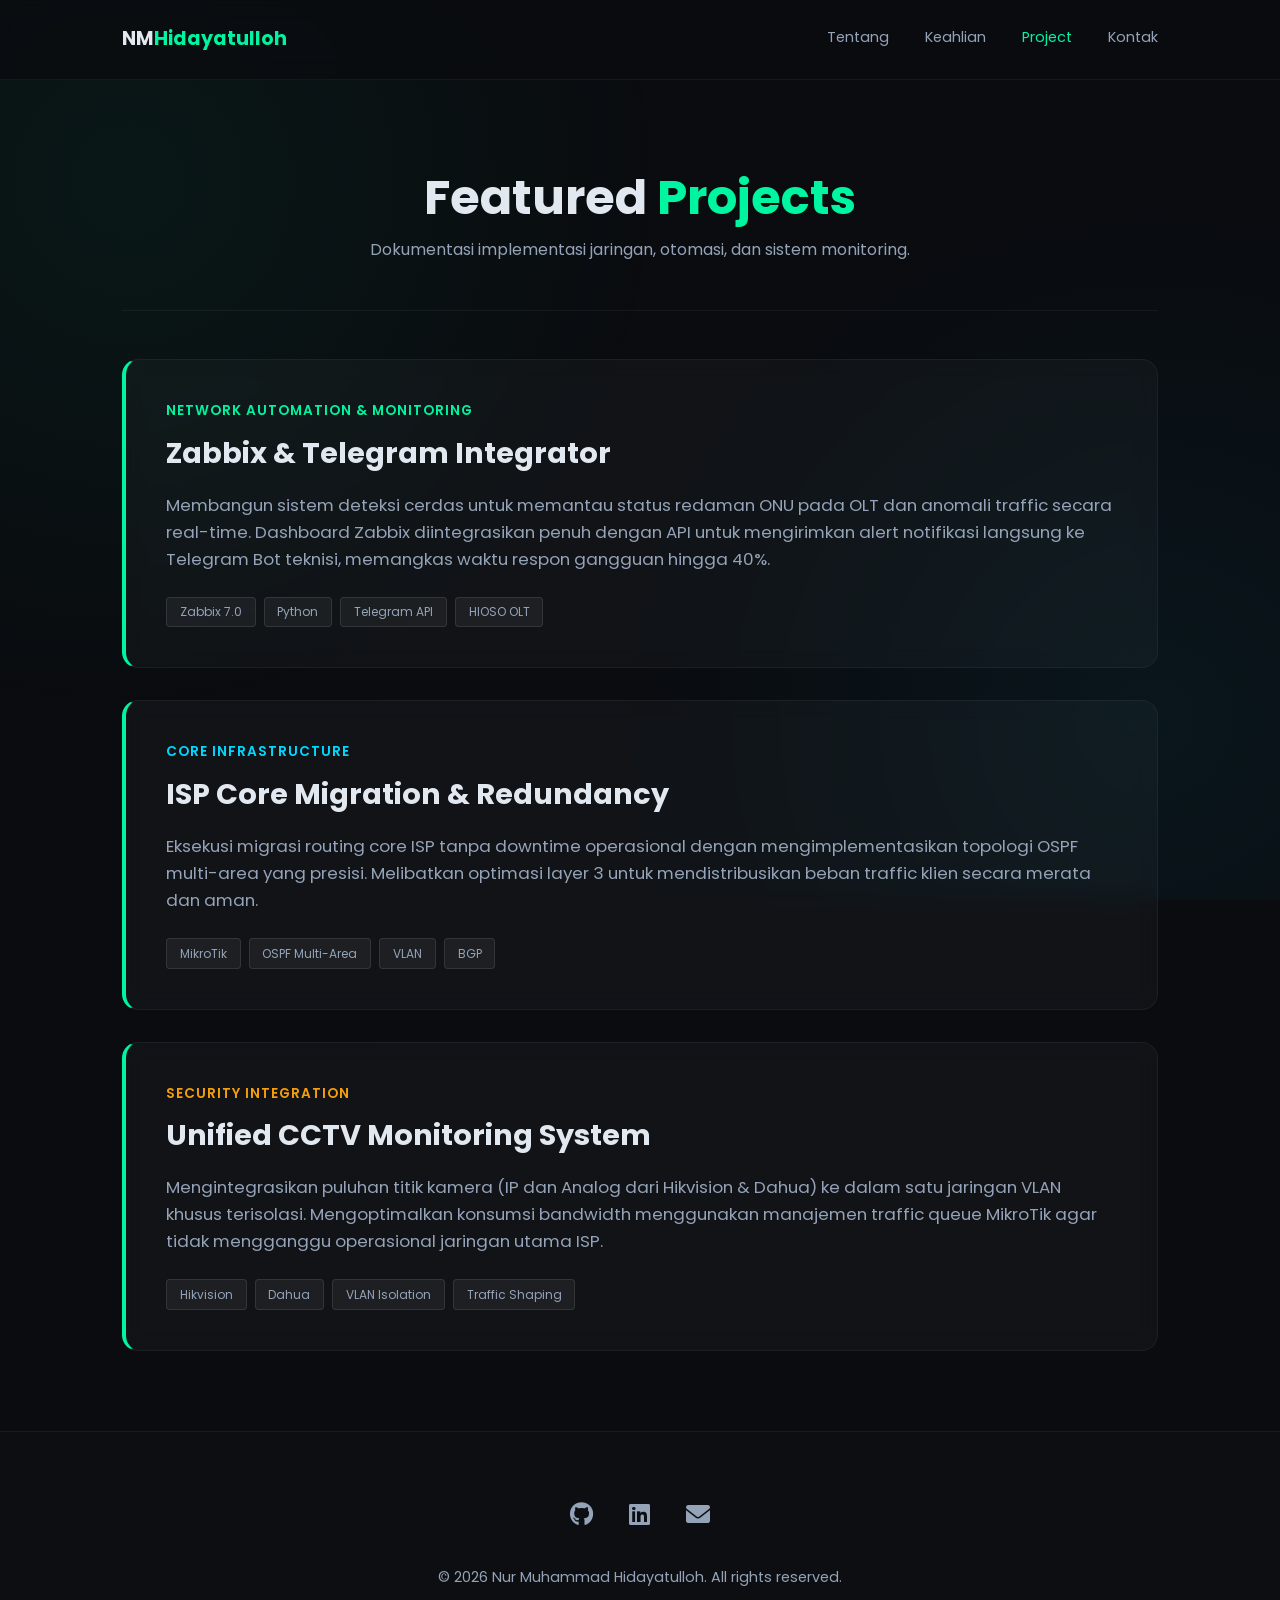
==== projects.html @ c7ab8425 "Create projects.html" ====
<!DOCTYPE html>
<html lang="id">
<head>
    <meta charset="UTF-8">
    <meta name="viewport" content="width=device-width, initial-scale=1.0">
    <title>Projects | Nur Muhammad Hidayatulloh</title>
    
    <link href="https://fonts.googleapis.com/css2?family=Poppins:wght@300;400;600;700&display=swap" rel="stylesheet">
    <link rel="stylesheet" href="https://cdnjs.cloudflare.com/ajax/libs/font-awesome/6.0.0/css/all.min.css">
    
    <style>
        :root {
            --bg-dark: #0a0c10;
            --card-bg: rgba(255, 255, 255, 0.03);
            --primary-neon: #00f5a0;
            --secondary-neon: #00d9ff;
            --text-main: #e2e8f0;
            --text-dim: #94a3b8;
        }

        * { margin: 0; padding: 0; box-sizing: border-box; }
        body { font-family: 'Poppins', sans-serif; background-color: var(--bg-dark); color: var(--text-main); line-height: 1.6; }
        .bg-glow { position: fixed; top: 0; left: 0; width: 100%; height: 100%; z-index: -1; background: radial-gradient(circle at 10% 20%, rgba(0, 245, 160, 0.05) 0%, transparent 40%), radial-gradient(circle at 90% 80%, rgba(0, 217, 255, 0.05) 0%, transparent 40%); }
        .container { max-width: 1100px; margin: 0 auto; padding: 0 2rem; }
        
        nav { padding: 1.5rem 0; display: flex; justify-content: space-between; align-items: center; background: rgba(10, 12, 16, 0.8); backdrop-filter: blur(10px); border-bottom: 1px solid rgba(255,255,255,0.05); }
        .logo { font-size: 1.2rem; font-weight: 700; color: var(--text-main); text-decoration: none; }
        .logo span { color: var(--primary-neon); }
        .nav-links a { color: var(--text-dim); text-decoration: none; margin-left: 2rem; font-size: 0.9rem; transition: 0.3s; }
        .nav-links a:hover, .nav-links a.active { color: var(--primary-neon); }

        .page-header { padding: 5rem 0 3rem; text-align: center; border-bottom: 1px solid rgba(255,255,255,0.05); margin-bottom: 3rem;}
        h1 { font-size: 3rem; font-weight: 700; }
        
        .project-list { display: flex; flex-direction: column; gap: 2rem; margin-bottom: 5rem; }
        .project-card { background: var(--card-bg); border: 1px solid rgba(255, 255, 255, 0.05); backdrop-filter: blur(10px); padding: 2.5rem; border-radius: 16px; transition: 0.3s ease; border-left: 4px solid var(--primary-neon); }
        .project-card:hover { border-color: rgba(0, 245, 160, 0.3); background: rgba(255, 255, 255, 0.05); }
        
        .project-category { color: var(--primary-neon); font-size: 0.85rem; font-weight: 600; text-transform: uppercase; letter-spacing: 1px; margin-bottom: 0.5rem; }
        .project-card h2 { font-size: 1.8rem; margin-bottom: 1rem; text-align: left; }
        .project-card p { color: var(--text-dim); margin-bottom: 1.5rem; font-size: 1.05rem; }
        
        .tags { display: flex; flex-wrap: wrap; gap: 0.5rem; }
        .tag { background: rgba(255, 255, 255, 0.05); padding: 0.3rem 0.8rem; border-radius: 4px; font-size: 0.75rem; color: var(--text-dim); border: 1px solid rgba(255, 255, 255, 0.1); }
        
        footer { padding: 4rem 0; border-top: 1px solid rgba(255, 255, 255, 0.05); text-align: center; background: rgba(255,255,255,0.01); }
        .socials { margin-bottom: 2rem; }
        .socials a { color: var(--text-dim); font-size: 1.5rem; margin: 0 1rem; transition: 0.3s; }
        .socials a:hover { color: var(--primary-neon); }
    </style>
</head>
<body>
    <div class="bg-glow"></div>

    <nav>
        <div class="container" style="display: flex; justify-content: space-between; width: 100%;">
            <a href="index.html" class="logo">NM<span>Hidayatulloh</span></a>
            <div class="nav-links">
                <a href="index.html#about">Tentang</a>
                <a href="index.html#skills">Keahlian</a>
                <a href="projects.html" class="active">Project</a>
                <a href="mailto:emailanda@gmail.com">Kontak</a>
            </div>
        </div>
    </nav>

    <main class="container">
        <div class="page-header">
            <h1>Featured <span style="color: var(--primary-neon);">Projects</span></h1>
            <p style="color: var(--text-dim);">Dokumentasi implementasi jaringan, otomasi, dan sistem monitoring.</p>
        </div>

        <div class="project-list">
            <div class="project-card">
                <div class="project-category">Network Automation & Monitoring</div>
                <h2>Zabbix & Telegram Integrator</h2>
                <p>Membangun sistem deteksi cerdas untuk memantau status redaman ONU pada OLT dan anomali traffic secara real-time. Dashboard Zabbix diintegrasikan penuh dengan API untuk mengirimkan alert notifikasi langsung ke Telegram Bot teknisi, memangkas waktu respon gangguan hingga 40%.</p>
                <div class="tags">
                    <span class="tag">Zabbix 7.0</span>
                    <span class="tag">Python</span>
                    <span class="tag">Telegram API</span>
                    <span class="tag">HIOSO OLT</span>
                </div>
            </div>

            <div class="project-card">
                <div class="project-category" style="color: var(--secondary-neon);">Core Infrastructure</div>
                <h2>ISP Core Migration & Redundancy</h2>
                <p>Eksekusi migrasi routing core ISP tanpa downtime operasional dengan mengimplementasikan topologi OSPF multi-area yang presisi. Melibatkan optimasi layer 3 untuk mendistribusikan beban traffic klien secara merata dan aman.</p>
                <div class="tags">
                    <span class="tag">MikroTik</span>
                    <span class="tag">OSPF Multi-Area</span>
                    <span class="tag">VLAN</span>
                    <span class="tag">BGP</span>
                </div>
            </div>

            <div class="project-card">
                <div class="project-category" style="color: #f59e0b;">Security Integration</div>
                <h2>Unified CCTV Monitoring System</h2>
                <p>Mengintegrasikan puluhan titik kamera (IP dan Analog dari Hikvision & Dahua) ke dalam satu jaringan VLAN khusus terisolasi. Mengoptimalkan konsumsi bandwidth menggunakan manajemen traffic queue MikroTik agar tidak mengganggu operasional jaringan utama ISP.</p>
                <div class="tags">
                    <span class="tag">Hikvision</span>
                    <span class="tag">Dahua</span>
                    <span class="tag">VLAN Isolation</span>
                    <span class="tag">Traffic Shaping</span>
                </div>
            </div>
        </div>
    </main>

    <footer>
        <div class="container">
            <div class="socials">
                <a href="https://github.com/NMHidayatulloh" target="_blank"><i class="fab fa-github"></i></a>
                <a href="https://linkedin.com/in/nmhidayatulloh" target="_blank"><i class="fab fa-linkedin"></i></a>
                <a href="mailto:emailanda@gmail.com"><i class="fas fa-envelope"></i></a>
            </div>
            <p style="color: var(--text-dim); font-size: 0.9rem;">
                &copy; 2026 Nur Muhammad Hidayatulloh. All rights reserved.
            </p>
        </div>
    </footer>
</body>
</html>
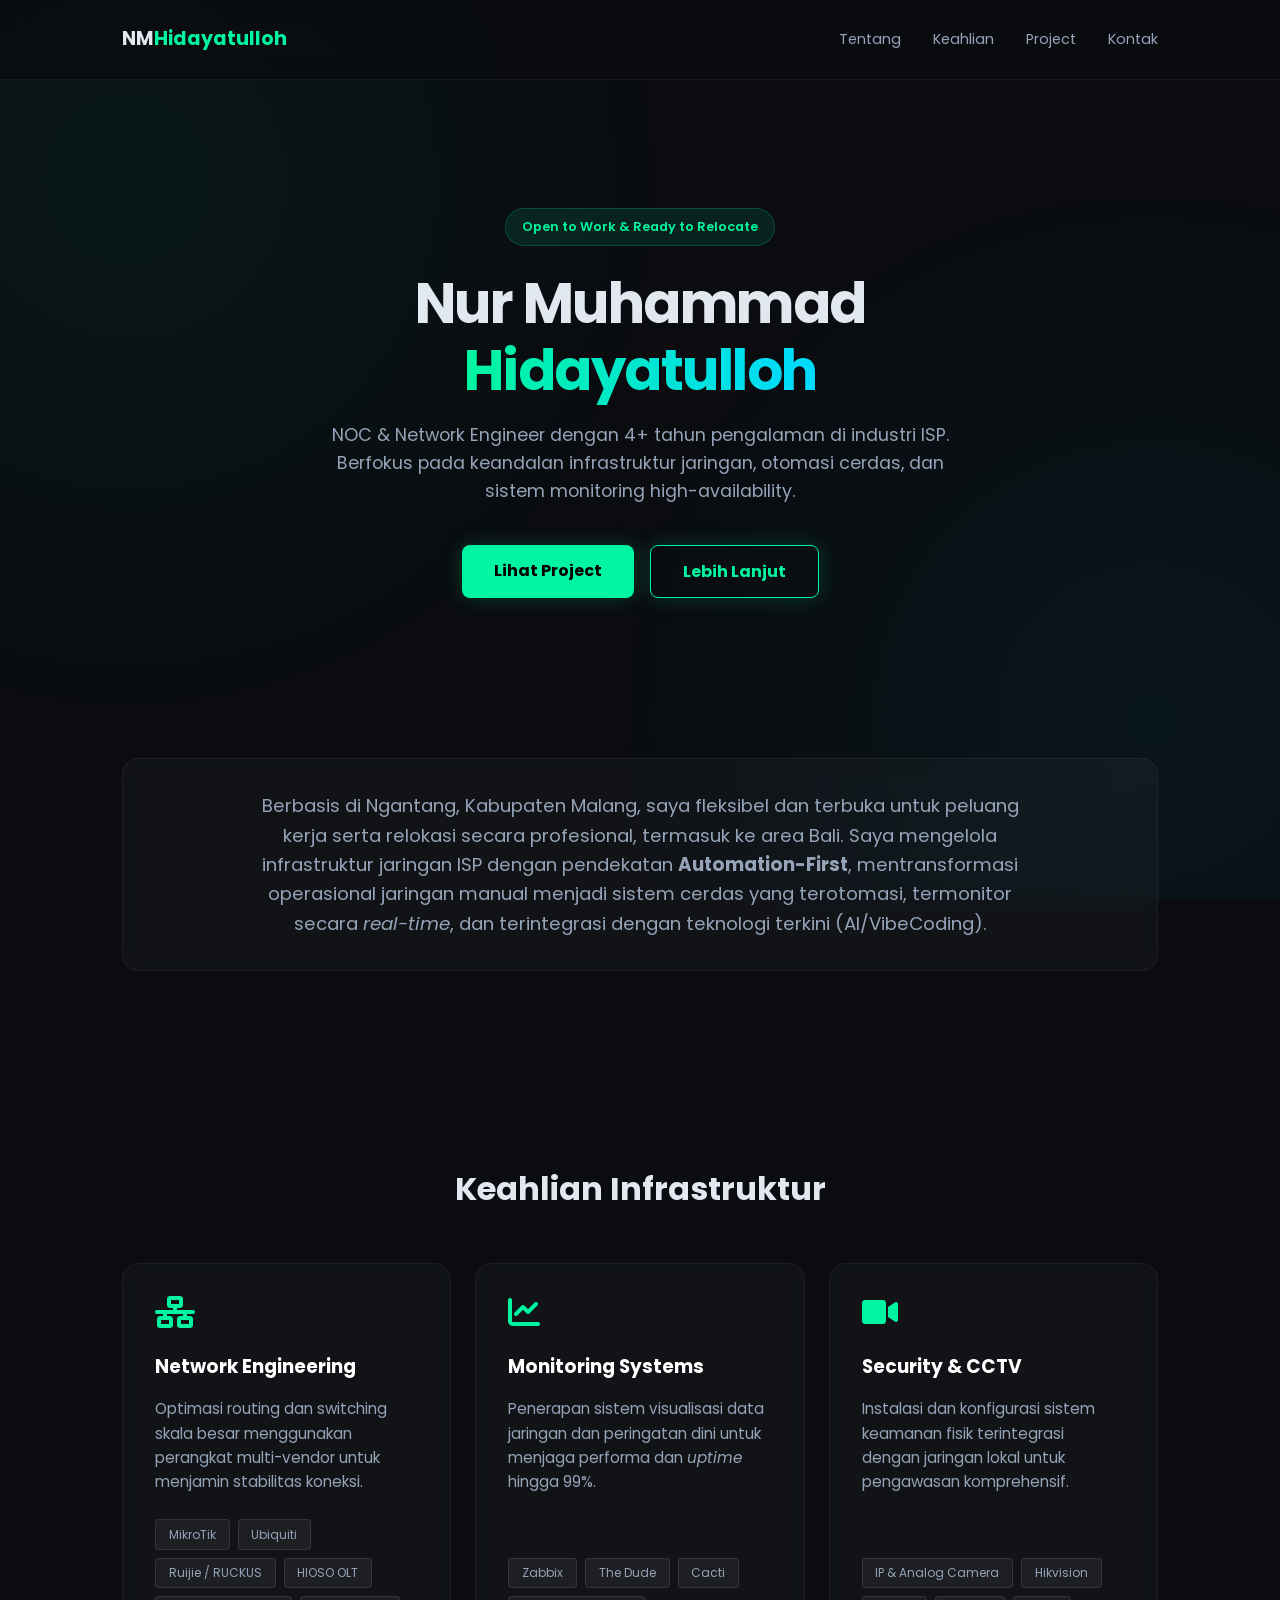
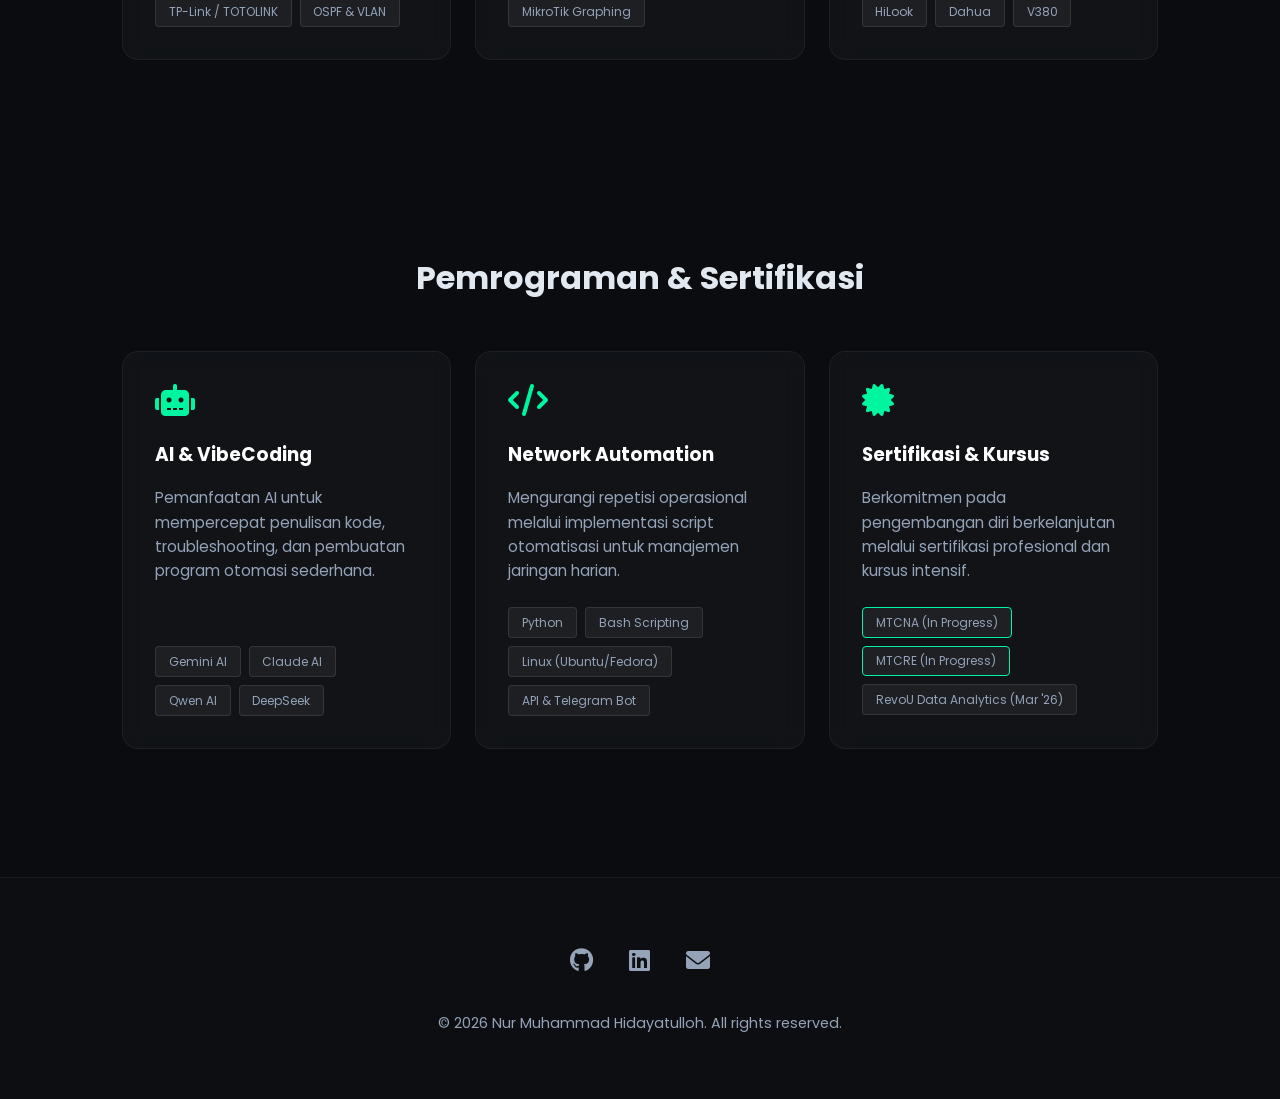
==== commit ed824327: "Update projects.html" ====
--- a/projects.html
+++ b/projects.html
@@ -3,110 +3,136 @@
 <head>
     <meta charset="UTF-8">
     <meta name="viewport" content="width=device-width, initial-scale=1.0">
-    <title>Projects | Nur Muhammad Hidayatulloh</title>
+    <title>Nur Muhammad Hidayatulloh | NOC & Network Engineer</title>
+    
+    <meta name="description" content="Portofolio Nur Muhammad Hidayatulloh, NOC & Network Engineer. Menampilkan project infrastruktur jaringan, MikroTik, Linux, dan Network Automation via Python & Bash. Temukan solusi IT efisien melalui implementasi Zabbix monitoring, The Dude, serta manajemen perangkat TP-Link, TOTOLINK, Tenda, Ubiquiti, Ruijie, HIOSO, hingga sistem CCTV IP & Analog.">
+    <meta name="keywords" content="NMHidayatulloh, Nur Muhammad Hidayatulloh, NOC, Network Engineer, MikroTik, Python, Zabbix, Network Automation, VibeCoding, AI, Indonesia">
     
     <link href="https://fonts.googleapis.com/css2?family=Poppins:wght@300;400;600;700&display=swap" rel="stylesheet">
     <link rel="stylesheet" href="https://cdnjs.cloudflare.com/ajax/libs/font-awesome/6.0.0/css/all.min.css">
-    
-    <style>
-        :root {
-            --bg-dark: #0a0c10;
-            --card-bg: rgba(255, 255, 255, 0.03);
-            --primary-neon: #00f5a0;
-            --secondary-neon: #00d9ff;
-            --text-main: #e2e8f0;
-            --text-dim: #94a3b8;
-        }
-
-        * { margin: 0; padding: 0; box-sizing: border-box; }
-        body { font-family: 'Poppins', sans-serif; background-color: var(--bg-dark); color: var(--text-main); line-height: 1.6; }
-        .bg-glow { position: fixed; top: 0; left: 0; width: 100%; height: 100%; z-index: -1; background: radial-gradient(circle at 10% 20%, rgba(0, 245, 160, 0.05) 0%, transparent 40%), radial-gradient(circle at 90% 80%, rgba(0, 217, 255, 0.05) 0%, transparent 40%); }
-        .container { max-width: 1100px; margin: 0 auto; padding: 0 2rem; }
-        
-        nav { padding: 1.5rem 0; display: flex; justify-content: space-between; align-items: center; background: rgba(10, 12, 16, 0.8); backdrop-filter: blur(10px); border-bottom: 1px solid rgba(255,255,255,0.05); }
-        .logo { font-size: 1.2rem; font-weight: 700; color: var(--text-main); text-decoration: none; }
-        .logo span { color: var(--primary-neon); }
-        .nav-links a { color: var(--text-dim); text-decoration: none; margin-left: 2rem; font-size: 0.9rem; transition: 0.3s; }
-        .nav-links a:hover, .nav-links a.active { color: var(--primary-neon); }
-
-        .page-header { padding: 5rem 0 3rem; text-align: center; border-bottom: 1px solid rgba(255,255,255,0.05); margin-bottom: 3rem;}
-        h1 { font-size: 3rem; font-weight: 700; }
-        
-        .project-list { display: flex; flex-direction: column; gap: 2rem; margin-bottom: 5rem; }
-        .project-card { background: var(--card-bg); border: 1px solid rgba(255, 255, 255, 0.05); backdrop-filter: blur(10px); padding: 2.5rem; border-radius: 16px; transition: 0.3s ease; border-left: 4px solid var(--primary-neon); }
-        .project-card:hover { border-color: rgba(0, 245, 160, 0.3); background: rgba(255, 255, 255, 0.05); }
-        
-        .project-category { color: var(--primary-neon); font-size: 0.85rem; font-weight: 600; text-transform: uppercase; letter-spacing: 1px; margin-bottom: 0.5rem; }
-        .project-card h2 { font-size: 1.8rem; margin-bottom: 1rem; text-align: left; }
-        .project-card p { color: var(--text-dim); margin-bottom: 1.5rem; font-size: 1.05rem; }
-        
-        .tags { display: flex; flex-wrap: wrap; gap: 0.5rem; }
-        .tag { background: rgba(255, 255, 255, 0.05); padding: 0.3rem 0.8rem; border-radius: 4px; font-size: 0.75rem; color: var(--text-dim); border: 1px solid rgba(255, 255, 255, 0.1); }
-        
-        footer { padding: 4rem 0; border-top: 1px solid rgba(255, 255, 255, 0.05); text-align: center; background: rgba(255,255,255,0.01); }
-        .socials { margin-bottom: 2rem; }
-        .socials a { color: var(--text-dim); font-size: 1.5rem; margin: 0 1rem; transition: 0.3s; }
-        .socials a:hover { color: var(--primary-neon); }
-    </style>
+    <link rel="stylesheet" href="style.css">
 </head>
 <body>
+
     <div class="bg-glow"></div>
 
     <nav>
-        <div class="container" style="display: flex; justify-content: space-between; width: 100%;">
+        <div class="container nav-container">
             <a href="index.html" class="logo">NM<span>Hidayatulloh</span></a>
-            <div class="nav-links">
-                <a href="index.html#about">Tentang</a>
-                <a href="index.html#skills">Keahlian</a>
-                <a href="projects.html" class="active">Project</a>
+            <button class="hamburger" id="hamburger">
+                <i class="fas fa-bars"></i>
+            </button>
+            <div class="nav-links" id="nav-links">
+                <a href="#about">Tentang</a>
+                <a href="#skills">Keahlian</a>
+                <a href="projects.html">Project</a>
                 <a href="mailto:emailanda@gmail.com">Kontak</a>
             </div>
         </div>
     </nav>
 
     <main class="container">
-        <div class="page-header">
-            <h1>Featured <span style="color: var(--primary-neon);">Projects</span></h1>
-            <p style="color: var(--text-dim);">Dokumentasi implementasi jaringan, otomasi, dan sistem monitoring.</p>
-        </div>
+        <section class="hero">
+            <div class="badge">Open to Work & Ready to Relocate</div>
+            <h1>Nur Muhammad <br><span class="gradient-text">Hidayatulloh</span></h1>
+            <p>NOC & Network Engineer dengan 4+ tahun pengalaman di industri ISP. Berfokus pada keandalan infrastruktur jaringan, otomasi cerdas, dan sistem monitoring high-availability.</p>
+            <div style="display: flex; gap: 1rem; flex-wrap: wrap; justify-content: center;">
+                <a href="projects.html" class="btn-primary">Lihat Project</a>
+                <a href="#about" class="btn-primary btn-outline">Lebih Lanjut</a>
+            </div>
+        </section>
 
-        <div class="project-list">
-            <div class="project-card">
-                <div class="project-category">Network Automation & Monitoring</div>
-                <h2>Zabbix & Telegram Integrator</h2>
-                <p>Membangun sistem deteksi cerdas untuk memantau status redaman ONU pada OLT dan anomali traffic secara real-time. Dashboard Zabbix diintegrasikan penuh dengan API untuk mengirimkan alert notifikasi langsung ke Telegram Bot teknisi, memangkas waktu respon gangguan hingga 40%.</p>
-                <div class="tags">
-                    <span class="tag">Zabbix 7.0</span>
-                    <span class="tag">Python</span>
-                    <span class="tag">Telegram API</span>
-                    <span class="tag">HIOSO OLT</span>
+        <section id="about">
+            <div class="glass-card" style="text-align: center;">
+                <p style="font-size: 1.15rem; max-width: 800px; margin: 0 auto;">
+                    Berbasis di Ngantang, Kabupaten Malang, saya fleksibel dan terbuka untuk peluang kerja serta relokasi secara profesional, termasuk ke area Bali. Saya mengelola infrastruktur jaringan ISP dengan pendekatan <strong>Automation-First</strong>, mentransformasi operasional jaringan manual menjadi sistem cerdas yang terotomasi, termonitor secara <em>real-time</em>, dan terintegrasi dengan teknologi terkini (AI/VibeCoding).
+                </p>
+            </div>
+        </section>
+
+        <section id="skills">
+            <h2>Keahlian Infrastruktur</h2>
+            <div class="skills-grid">
+                <div class="glass-card">
+                    <i class="fas fa-network-wired card-icon"></i>
+                    <h3>Network Engineering</h3>
+                    <p>Optimasi routing dan switching skala besar menggunakan perangkat multi-vendor untuk menjamin stabilitas koneksi.</p>
+                    <div class="tags">
+                        <span class="tag">MikroTik</span>
+                        <span class="tag">Ubiquiti</span>
+                        <span class="tag">Ruijie / RUCKUS</span>
+                        <span class="tag">HIOSO OLT</span>
+                        <span class="tag">TP-Link / TOTOLINK</span>
+                        <span class="tag">OSPF & VLAN</span>
+                    </div>
+                </div>
+
+                <div class="glass-card">
+                    <i class="fas fa-chart-line card-icon"></i>
+                    <h3>Monitoring Systems</h3>
+                    <p>Penerapan sistem visualisasi data jaringan dan peringatan dini untuk menjaga performa dan <em>uptime</em> hingga 99%.</p>
+                    <div class="tags">
+                        <span class="tag">Zabbix</span>
+                        <span class="tag">The Dude</span>
+                        <span class="tag">Cacti</span>
+                        <span class="tag">MikroTik Graphing</span>
+                    </div>
+                </div>
+
+                <div class="glass-card">
+                    <i class="fas fa-video card-icon"></i>
+                    <h3>Security & CCTV</h3>
+                    <p>Instalasi dan konfigurasi sistem keamanan fisik terintegrasi dengan jaringan lokal untuk pengawasan komprehensif.</p>
+                    <div class="tags">
+                        <span class="tag">IP & Analog Camera</span>
+                        <span class="tag">Hikvision</span>
+                        <span class="tag">HiLook</span>
+                        <span class="tag">Dahua</span>
+                        <span class="tag">V380</span>
+                    </div>
                 </div>
             </div>
+        </section>
 
-            <div class="project-card">
-                <div class="project-category" style="color: var(--secondary-neon);">Core Infrastructure</div>
-                <h2>ISP Core Migration & Redundancy</h2>
-                <p>Eksekusi migrasi routing core ISP tanpa downtime operasional dengan mengimplementasikan topologi OSPF multi-area yang presisi. Melibatkan optimasi layer 3 untuk mendistribusikan beban traffic klien secara merata dan aman.</p>
-                <div class="tags">
-                    <span class="tag">MikroTik</span>
-                    <span class="tag">OSPF Multi-Area</span>
-                    <span class="tag">VLAN</span>
-                    <span class="tag">BGP</span>
+        <section id="programming">
+            <h2>Pemrograman & Sertifikasi</h2>
+            <div class="skills-grid">
+                <div class="glass-card">
+                    <i class="fas fa-robot card-icon"></i>
+                    <h3>AI & VibeCoding</h3>
+                    <p>Pemanfaatan AI untuk mempercepat penulisan kode, troubleshooting, dan pembuatan program otomasi sederhana.</p>
+                    <div class="tags">
+                        <span class="tag">Gemini AI</span>
+                        <span class="tag">Claude AI</span>
+                        <span class="tag">Qwen AI</span>
+                        <span class="tag">DeepSeek</span>
+                    </div>
+                </div>
+                
+                <div class="glass-card">
+                    <i class="fas fa-code card-icon"></i>
+                    <h3>Network Automation</h3>
+                    <p>Mengurangi repetisi operasional melalui implementasi script otomatisasi untuk manajemen jaringan harian.</p>
+                    <div class="tags">
+                        <span class="tag">Python</span>
+                        <span class="tag">Bash Scripting</span>
+                        <span class="tag">Linux (Ubuntu/Fedora)</span>
+                        <span class="tag">API & Telegram Bot</span>
+                    </div>
+                </div>
+
+                <div class="glass-card">
+                    <i class="fas fa-certificate card-icon"></i>
+                    <h3>Sertifikasi & Kursus</h3>
+                    <p>Berkomitmen pada pengembangan diri berkelanjutan melalui sertifikasi profesional dan kursus intensif.</p>
+                    <div class="tags">
+                        <span class="tag" style="border-color: var(--primary-neon);">MTCNA (In Progress)</span>
+                        <span class="tag" style="border-color: var(--primary-neon);">MTCRE (In Progress)</span>
+                        <span class="tag">RevoU Data Analytics (Mar '26)</span>
+                    </div>
                 </div>
             </div>
-
-            <div class="project-card">
-                <div class="project-category" style="color: #f59e0b;">Security Integration</div>
-                <h2>Unified CCTV Monitoring System</h2>
-                <p>Mengintegrasikan puluhan titik kamera (IP dan Analog dari Hikvision & Dahua) ke dalam satu jaringan VLAN khusus terisolasi. Mengoptimalkan konsumsi bandwidth menggunakan manajemen traffic queue MikroTik agar tidak mengganggu operasional jaringan utama ISP.</p>
-                <div class="tags">
-                    <span class="tag">Hikvision</span>
-                    <span class="tag">Dahua</span>
-                    <span class="tag">VLAN Isolation</span>
-                    <span class="tag">Traffic Shaping</span>
-                </div>
-            </div>
-        </div>
+        </section>
     </main>
 
     <footer>
@@ -121,5 +147,14 @@
             </p>
         </div>
     </footer>
+
+    <script>
+        const hamburger = document.getElementById('hamburger');
+        const navLinks = document.getElementById('nav-links');
+
+        hamburger.addEventListener('click', () => {
+            navLinks.classList.toggle('active');
+        });
+    </script>
 </body>
 </html>
--- a/style.css
+++ b/style.css
@@ -0,0 +1,191 @@
+/* style.css */
+:root {
+    --bg-dark: #0a0c10;
+    --card-bg: rgba(255, 255, 255, 0.03);
+    --primary-neon: #00f5a0;
+    --secondary-neon: #00d9ff;
+    --text-main: #e2e8f0;
+    --text-dim: #94a3b8;
+}
+
+* {
+    margin: 0;
+    padding: 0;
+    box-sizing: border-box;
+    scroll-behavior: smooth;
+}
+
+body {
+    font-family: 'Poppins', sans-serif;
+    background-color: var(--bg-dark);
+    color: var(--text-main);
+    line-height: 1.6;
+    overflow-x: hidden;
+}
+
+.bg-glow {
+    position: fixed;
+    top: 0;
+    left: 0;
+    width: 100%;
+    height: 100%;
+    z-index: -1;
+    background: 
+        radial-gradient(circle at 10% 20%, rgba(0, 245, 160, 0.05) 0%, transparent 40%),
+        radial-gradient(circle at 90% 80%, rgba(0, 217, 255, 0.05) 0%, transparent 40%);
+}
+
+.container { max-width: 1100px; margin: 0 auto; padding: 0 2rem; }
+
+/* Navbar */
+nav {
+    padding: 1.5rem 0;
+    position: sticky;
+    top: 0;
+    background: rgba(10, 12, 16, 0.8);
+    backdrop-filter: blur(10px);
+    z-index: 100;
+    border-bottom: 1px solid rgba(255,255,255,0.05);
+}
+
+.nav-container { display: flex; justify-content: space-between; align-items: center; width: 100%; }
+
+.logo { font-size: 1.2rem; font-weight: 700; color: var(--text-main); text-decoration: none;}
+.logo span { color: var(--primary-neon); }
+
+.nav-links { display: flex; align-items: center; }
+.nav-links a {
+    color: var(--text-dim);
+    text-decoration: none;
+    margin-left: 2rem;
+    font-size: 0.9rem;
+    transition: 0.3s;
+}
+
+.nav-links a:hover, .nav-links a.active { color: var(--primary-neon); }
+
+/* Hamburger Menu */
+.hamburger {
+    display: none;
+    background: none;
+    border: none;
+    color: var(--text-main);
+    font-size: 1.5rem;
+    cursor: pointer;
+}
+
+/* Typography & Layout */
+.hero { padding: 8rem 0 4rem; display: flex; flex-direction: column; align-items: center; text-align: center; }
+.page-header { padding: 5rem 0 3rem; text-align: center; border-bottom: 1px solid rgba(255,255,255,0.05); margin-bottom: 3rem;}
+h1 { font-size: 3.5rem; font-weight: 700; margin-bottom: 1rem; letter-spacing: -1.5px; line-height: 1.2; }
+h2 { font-size: 2rem; margin-bottom: 3rem; text-align: center; }
+
+.gradient-text {
+    background: linear-gradient(90deg, var(--primary-neon), var(--secondary-neon));
+    -webkit-background-clip: text;
+    -webkit-text-fill-color: transparent;
+}
+
+.badge {
+    background: rgba(0, 245, 160, 0.1);
+    color: var(--primary-neon);
+    padding: 0.5rem 1rem;
+    border-radius: 50px;
+    font-size: 0.8rem;
+    font-weight: 600;
+    margin-bottom: 1.5rem;
+    border: 1px solid rgba(0, 245, 160, 0.2);
+}
+
+.hero p { max-width: 650px; color: var(--text-dim); font-size: 1.1rem; margin-bottom: 2.5rem; }
+
+/* Buttons */
+.btn-primary {
+    background: var(--primary-neon);
+    color: #000;
+    padding: 0.8rem 2rem;
+    border-radius: 8px;
+    text-decoration: none;
+    font-weight: 700;
+    transition: 0.3s;
+    box-shadow: 0 0 20px rgba(0, 245, 160, 0.2);
+    display: inline-block;
+}
+
+.btn-primary:hover { transform: translateY(-3px); box-shadow: 0 0 30px rgba(0, 245, 160, 0.4); }
+.btn-outline { background: transparent; color: var(--primary-neon); border: 1px solid var(--primary-neon); }
+
+/* Grid & Cards */
+section { padding: 6rem 0; }
+
+.skills-grid {
+    display: grid;
+    grid-template-columns: repeat(auto-fit, minmax(300px, 1fr));
+    gap: 1.5rem;
+}
+
+.glass-card {
+    background: var(--card-bg);
+    border: 1px solid rgba(255, 255, 255, 0.05);
+    backdrop-filter: blur(10px);
+    padding: 2rem;
+    border-radius: 16px;
+    transition: 0.3s ease;
+    display: flex;
+    flex-direction: column;
+}
+
+.glass-card:hover { border-color: rgba(0, 245, 160, 0.3); background: rgba(255, 255, 255, 0.05); transform: translateY(-5px); }
+
+.card-icon { font-size: 2rem; color: var(--primary-neon); margin-bottom: 1.5rem; }
+.glass-card h3 { margin-bottom: 1rem; color: #fff; }
+.glass-card p { color: var(--text-dim); font-size: 0.95rem; flex-grow: 1; }
+
+/* Tags */
+.tags { display: flex; flex-wrap: wrap; gap: 0.5rem; margin-top: 1.5rem; }
+.tag {
+    background: rgba(255, 255, 255, 0.05);
+    padding: 0.3rem 0.8rem;
+    border-radius: 4px;
+    font-size: 0.75rem;
+    color: var(--text-dim);
+    border: 1px solid rgba(255, 255, 255, 0.1);
+}
+
+/* Projects Page Specific */
+.project-list { display: flex; flex-direction: column; gap: 2rem; margin-bottom: 5rem; }
+.project-card { 
+    background: var(--card-bg); border: 1px solid rgba(255, 255, 255, 0.05); 
+    backdrop-filter: blur(10px); padding: 2.5rem; border-radius: 16px; 
+    transition: 0.3s ease; border-left: 4px solid var(--primary-neon); 
+}
+.project-card:hover { border-color: rgba(0, 245, 160, 0.3); background: rgba(255, 255, 255, 0.05); }
+.project-category { color: var(--primary-neon); font-size: 0.85rem; font-weight: 600; text-transform: uppercase; letter-spacing: 1px; margin-bottom: 0.5rem; }
+.project-card h2 { font-size: 1.8rem; margin-bottom: 1rem; text-align: left; }
+.project-card p { color: var(--text-dim); margin-bottom: 1.5rem; font-size: 1.05rem; }
+.project-img { width: 100%; max-height: 300px; object-fit: cover; border-radius: 8px; margin-bottom: 1.5rem; border: 1px solid rgba(255,255,255,0.1); }
+
+/* Footer */
+footer { padding: 4rem 0; border-top: 1px solid rgba(255, 255, 255, 0.05); text-align: center; background: rgba(255,255,255,0.01); margin-top: 2rem; }
+.socials { margin-bottom: 2rem; }
+.socials a { color: var(--text-dim); font-size: 1.5rem; margin: 0 1rem; transition: 0.3s; }
+.socials a:hover { color: var(--primary-neon); }
+
+/* Responsive Mobile Rules */
+@media (max-width: 768px) { 
+    h1 { font-size: 2.5rem; } 
+    .hamburger { display: block; }
+    .nav-links {
+        display: none;
+        flex-direction: column;
+        position: absolute;
+        top: 100%;
+        left: 0;
+        width: 100%;
+        background: rgba(10, 12, 16, 0.98);
+        padding: 1rem 0;
+        border-bottom: 1px solid rgba(255,255,255,0.1);
+    }
+    .nav-links.active { display: flex; }
+    .nav-links a { margin: 1rem 0; }
+}
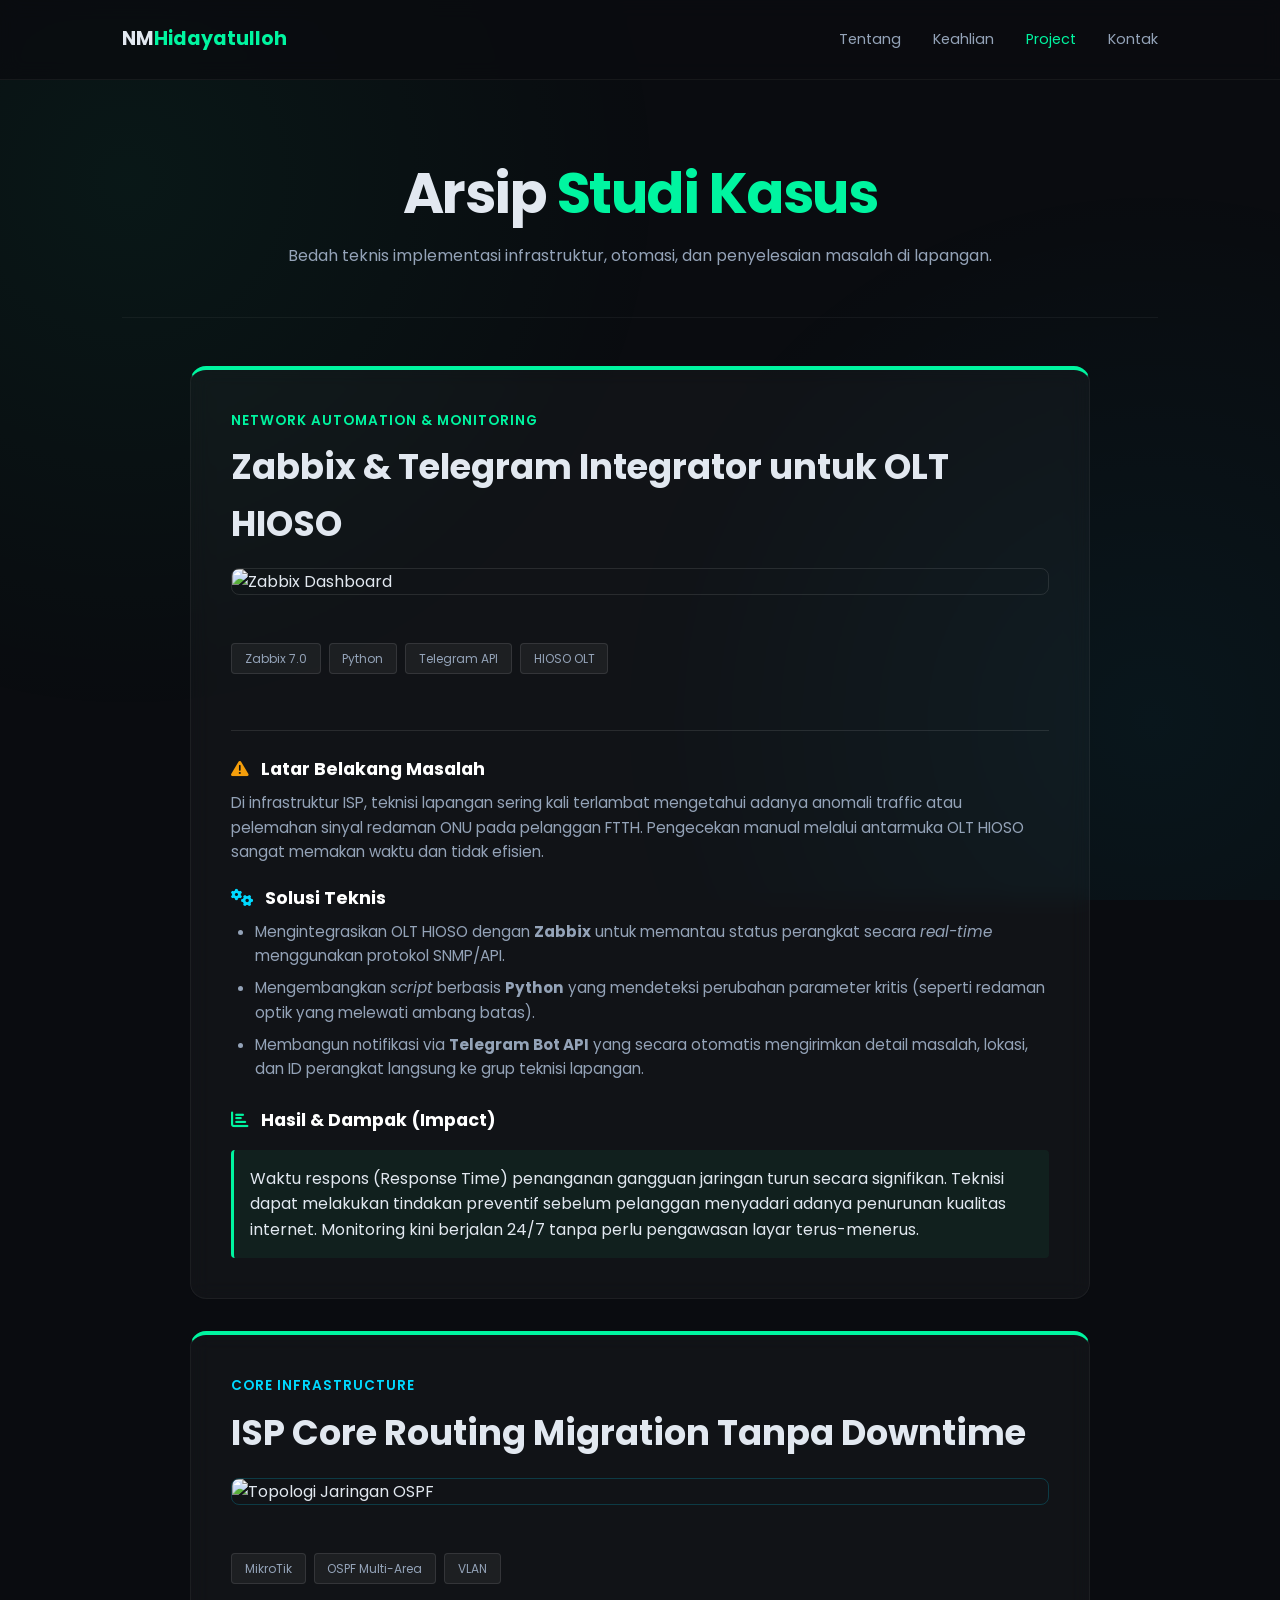
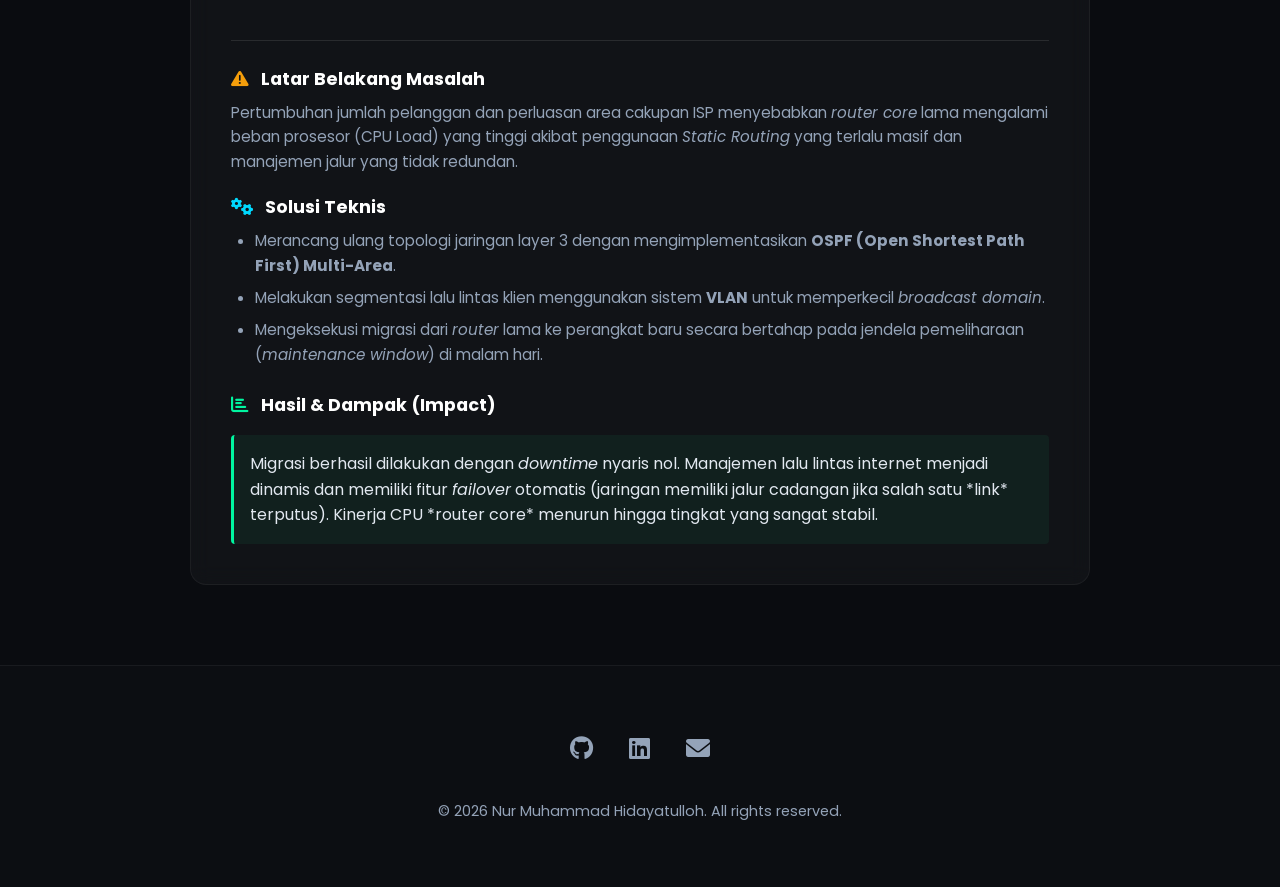
==== commit 4eb1dc46: "Update projects.html" ====
--- a/projects.html
+++ b/projects.html
@@ -3,17 +3,22 @@
 <head>
     <meta charset="UTF-8">
     <meta name="viewport" content="width=device-width, initial-scale=1.0">
-    <title>Nur Muhammad Hidayatulloh | NOC & Network Engineer</title>
-    
-    <meta name="description" content="Portofolio Nur Muhammad Hidayatulloh, NOC & Network Engineer. Menampilkan project infrastruktur jaringan, MikroTik, Linux, dan Network Automation via Python & Bash. Temukan solusi IT efisien melalui implementasi Zabbix monitoring, The Dude, serta manajemen perangkat TP-Link, TOTOLINK, Tenda, Ubiquiti, Ruijie, HIOSO, hingga sistem CCTV IP & Analog.">
-    <meta name="keywords" content="NMHidayatulloh, Nur Muhammad Hidayatulloh, NOC, Network Engineer, MikroTik, Python, Zabbix, Network Automation, VibeCoding, AI, Indonesia">
+    <title>Studi Kasus & Project | Nur Muhammad Hidayatulloh</title>
     
     <link href="https://fonts.googleapis.com/css2?family=Poppins:wght@300;400;600;700&display=swap" rel="stylesheet">
     <link rel="stylesheet" href="https://cdnjs.cloudflare.com/ajax/libs/font-awesome/6.0.0/css/all.min.css">
     <link rel="stylesheet" href="style.css">
+    
+    <style>
+        .case-study { margin-top: 1.5rem; border-top: 1px solid rgba(255,255,255,0.1); padding-top: 1.5rem; }
+        .case-study h4 { color: #fff; margin-bottom: 0.5rem; font-size: 1.1rem; }
+        .case-study p { margin-bottom: 1.2rem; font-size: 0.95rem; }
+        .case-study ul { margin-bottom: 1.5rem; padding-left: 1.5rem; color: var(--text-dim); font-size: 0.95rem; }
+        .case-study li { margin-bottom: 0.5rem; }
+        .highlight-box { background: rgba(0, 245, 160, 0.05); border-left: 3px solid var(--primary-neon); padding: 1rem; border-radius: 4px; margin-top: 1rem;}
+    </style>
 </head>
 <body>
-
     <div class="bg-glow"></div>
 
     <nav>
@@ -23,116 +28,84 @@
                 <i class="fas fa-bars"></i>
             </button>
             <div class="nav-links" id="nav-links">
-                <a href="#about">Tentang</a>
-                <a href="#skills">Keahlian</a>
-                <a href="projects.html">Project</a>
+                <a href="index.html#about">Tentang</a>
+                <a href="index.html#skills">Keahlian</a>
+                <a href="projects.html" class="active">Project</a>
                 <a href="mailto:emailanda@gmail.com">Kontak</a>
             </div>
         </div>
     </nav>
 
     <main class="container">
-        <section class="hero">
-            <div class="badge">Open to Work & Ready to Relocate</div>
-            <h1>Nur Muhammad <br><span class="gradient-text">Hidayatulloh</span></h1>
-            <p>NOC & Network Engineer dengan 4+ tahun pengalaman di industri ISP. Berfokus pada keandalan infrastruktur jaringan, otomasi cerdas, dan sistem monitoring high-availability.</p>
-            <div style="display: flex; gap: 1rem; flex-wrap: wrap; justify-content: center;">
-                <a href="projects.html" class="btn-primary">Lihat Project</a>
-                <a href="#about" class="btn-primary btn-outline">Lebih Lanjut</a>
-            </div>
-        </section>
+        <div class="page-header">
+            <h1>Arsip <span style="color: var(--primary-neon);">Studi Kasus</span></h1>
+            <p style="color: var(--text-dim);">Bedah teknis implementasi infrastruktur, otomasi, dan penyelesaian masalah di lapangan.</p>
+        </div>
 
-        <section id="about">
-            <div class="glass-card" style="text-align: center;">
-                <p style="font-size: 1.15rem; max-width: 800px; margin: 0 auto;">
-                    Berbasis di Ngantang, Kabupaten Malang, saya fleksibel dan terbuka untuk peluang kerja serta relokasi secara profesional, termasuk ke area Bali. Saya mengelola infrastruktur jaringan ISP dengan pendekatan <strong>Automation-First</strong>, mentransformasi operasional jaringan manual menjadi sistem cerdas yang terotomasi, termonitor secara <em>real-time</em>, dan terintegrasi dengan teknologi terkini (AI/VibeCoding).
-                </p>
-            </div>
-        </section>
-
-        <section id="skills">
-            <h2>Keahlian Infrastruktur</h2>
-            <div class="skills-grid">
-                <div class="glass-card">
-                    <i class="fas fa-network-wired card-icon"></i>
-                    <h3>Network Engineering</h3>
-                    <p>Optimasi routing dan switching skala besar menggunakan perangkat multi-vendor untuk menjamin stabilitas koneksi.</p>
-                    <div class="tags">
-                        <span class="tag">MikroTik</span>
-                        <span class="tag">Ubiquiti</span>
-                        <span class="tag">Ruijie / RUCKUS</span>
-                        <span class="tag">HIOSO OLT</span>
-                        <span class="tag">TP-Link / TOTOLINK</span>
-                        <span class="tag">OSPF & VLAN</span>
-                    </div>
+        <div class="project-list" style="grid-template-columns: 1fr; max-width: 900px; margin: 0 auto 5rem;">
+            
+            <div class="project-card">
+                <div class="project-category">Network Automation & Monitoring</div>
+                <h2 style="font-size: 2.2rem;">Zabbix & Telegram Integrator untuk OLT HIOSO</h2>
+                
+                <img src="https://via.placeholder.com/1000x400/0f172a/00f5a0?text=Masukkan+Screenshot+Dashboard+Zabbix+Di+Sini" alt="Zabbix Dashboard" class="project-img">
+                
+                <div class="tags" style="margin-bottom: 2rem;">
+                    <span class="tag">Zabbix 7.0</span>
+                    <span class="tag">Python</span>
+                    <span class="tag">Telegram API</span>
+                    <span class="tag">HIOSO OLT</span>
                 </div>
 
-                <div class="glass-card">
-                    <i class="fas fa-chart-line card-icon"></i>
-                    <h3>Monitoring Systems</h3>
-                    <p>Penerapan sistem visualisasi data jaringan dan peringatan dini untuk menjaga performa dan <em>uptime</em> hingga 99%.</p>
-                    <div class="tags">
-                        <span class="tag">Zabbix</span>
-                        <span class="tag">The Dude</span>
-                        <span class="tag">Cacti</span>
-                        <span class="tag">MikroTik Graphing</span>
-                    </div>
-                </div>
+                <div class="case-study">
+                    <h4><i class="fas fa-exclamation-triangle" style="color: #f59e0b; margin-right: 8px;"></i> Latar Belakang Masalah</h4>
+                    <p>Di infrastruktur ISP, teknisi lapangan sering kali terlambat mengetahui adanya anomali traffic atau pelemahan sinyal redaman ONU pada pelanggan FTTH. Pengecekan manual melalui antarmuka OLT HIOSO sangat memakan waktu dan tidak efisien.</p>
 
-                <div class="glass-card">
-                    <i class="fas fa-video card-icon"></i>
-                    <h3>Security & CCTV</h3>
-                    <p>Instalasi dan konfigurasi sistem keamanan fisik terintegrasi dengan jaringan lokal untuk pengawasan komprehensif.</p>
-                    <div class="tags">
-                        <span class="tag">IP & Analog Camera</span>
-                        <span class="tag">Hikvision</span>
-                        <span class="tag">HiLook</span>
-                        <span class="tag">Dahua</span>
-                        <span class="tag">V380</span>
+                    <h4><i class="fas fa-cogs" style="color: var(--secondary-neon); margin-right: 8px;"></i> Solusi Teknis</h4>
+                    <ul>
+                        <li>Mengintegrasikan OLT HIOSO dengan <strong>Zabbix</strong> untuk memantau status perangkat secara <em>real-time</em> menggunakan protokol SNMP/API.</li>
+                        <li>Mengembangkan <em>script</em> berbasis <strong>Python</strong> yang mendeteksi perubahan parameter kritis (seperti redaman optik yang melewati ambang batas).</li>
+                        <li>Membangun notifikasi via <strong>Telegram Bot API</strong> yang secara otomatis mengirimkan detail masalah, lokasi, dan ID perangkat langsung ke grup teknisi lapangan.</li>
+                    </ul>
+
+                    <h4><i class="fas fa-chart-bar" style="color: var(--primary-neon); margin-right: 8px;"></i> Hasil & Dampak (Impact)</h4>
+                    <div class="highlight-box">
+                        Waktu respons (Response Time) penanganan gangguan jaringan turun secara signifikan. Teknisi dapat melakukan tindakan preventif sebelum pelanggan menyadari adanya penurunan kualitas internet. Monitoring kini berjalan 24/7 tanpa perlu pengawasan layar terus-menerus.
                     </div>
                 </div>
             </div>
-        </section>
 
-        <section id="programming">
-            <h2>Pemrograman & Sertifikasi</h2>
-            <div class="skills-grid">
-                <div class="glass-card">
-                    <i class="fas fa-robot card-icon"></i>
-                    <h3>AI & VibeCoding</h3>
-                    <p>Pemanfaatan AI untuk mempercepat penulisan kode, troubleshooting, dan pembuatan program otomasi sederhana.</p>
-                    <div class="tags">
-                        <span class="tag">Gemini AI</span>
-                        <span class="tag">Claude AI</span>
-                        <span class="tag">Qwen AI</span>
-                        <span class="tag">DeepSeek</span>
-                    </div>
-                </div>
+            <div class="project-card">
+                <div class="project-category" style="color: var(--secondary-neon);">Core Infrastructure</div>
+                <h2 style="font-size: 2.2rem;">ISP Core Routing Migration Tanpa Downtime</h2>
                 
-                <div class="glass-card">
-                    <i class="fas fa-code card-icon"></i>
-                    <h3>Network Automation</h3>
-                    <p>Mengurangi repetisi operasional melalui implementasi script otomatisasi untuk manajemen jaringan harian.</p>
-                    <div class="tags">
-                        <span class="tag">Python</span>
-                        <span class="tag">Bash Scripting</span>
-                        <span class="tag">Linux (Ubuntu/Fedora)</span>
-                        <span class="tag">API & Telegram Bot</span>
-                    </div>
+                <img src="https://via.placeholder.com/1000x400/0f172a/00d9ff?text=Masukkan+Gambar+Topologi+Jaringan+Di+Sini" alt="Topologi Jaringan OSPF" class="project-img" style="border-color: rgba(0, 217, 255, 0.2);">
+                
+                <div class="tags" style="margin-bottom: 2rem;">
+                    <span class="tag">MikroTik</span>
+                    <span class="tag">OSPF Multi-Area</span>
+                    <span class="tag">VLAN</span>
                 </div>
 
-                <div class="glass-card">
-                    <i class="fas fa-certificate card-icon"></i>
-                    <h3>Sertifikasi & Kursus</h3>
-                    <p>Berkomitmen pada pengembangan diri berkelanjutan melalui sertifikasi profesional dan kursus intensif.</p>
-                    <div class="tags">
-                        <span class="tag" style="border-color: var(--primary-neon);">MTCNA (In Progress)</span>
-                        <span class="tag" style="border-color: var(--primary-neon);">MTCRE (In Progress)</span>
-                        <span class="tag">RevoU Data Analytics (Mar '26)</span>
+                <div class="case-study">
+                    <h4><i class="fas fa-exclamation-triangle" style="color: #f59e0b; margin-right: 8px;"></i> Latar Belakang Masalah</h4>
+                    <p>Pertumbuhan jumlah pelanggan dan perluasan area cakupan ISP menyebabkan <em>router core</em> lama mengalami beban prosesor (CPU Load) yang tinggi akibat penggunaan <em>Static Routing</em> yang terlalu masif dan manajemen jalur yang tidak redundan.</p>
+
+                    <h4><i class="fas fa-cogs" style="color: var(--secondary-neon); margin-right: 8px;"></i> Solusi Teknis</h4>
+                    <ul>
+                        <li>Merancang ulang topologi jaringan layer 3 dengan mengimplementasikan <strong>OSPF (Open Shortest Path First) Multi-Area</strong>.</li>
+                        <li>Melakukan segmentasi lalu lintas klien menggunakan sistem <strong>VLAN</strong> untuk memperkecil <em>broadcast domain</em>.</li>
+                        <li>Mengeksekusi migrasi dari <em>router</em> lama ke perangkat baru secara bertahap pada jendela pemeliharaan (<em>maintenance window</em>) di malam hari.</li>
+                    </ul>
+
+                    <h4><i class="fas fa-chart-bar" style="color: var(--primary-neon); margin-right: 8px;"></i> Hasil & Dampak (Impact)</h4>
+                    <div class="highlight-box">
+                        Migrasi berhasil dilakukan dengan <em>downtime</em> nyaris nol. Manajemen lalu lintas internet menjadi dinamis dan memiliki fitur <em>failover</em> otomatis (jaringan memiliki jalur cadangan jika salah satu *link* terputus). Kinerja CPU *router core* menurun hingga tingkat yang sangat stabil.
                     </div>
                 </div>
             </div>
-        </section>
+
+        </div>
     </main>
 
     <footer>
--- a/style.css
+++ b/style.css
@@ -189,3 +189,22 @@
     .nav-links.active { display: flex; }
     .nav-links a { margin: 1rem 0; }
 }
+
+/* Projects Page Specific */
+.project-list { 
+    display: grid; 
+    grid-template-columns: repeat(auto-fit, minmax(450px, 1fr)); 
+    gap: 2rem; 
+    margin-bottom: 5rem; 
+}
+.project-card { 
+    background: var(--card-bg); border: 1px solid rgba(255, 255, 255, 0.05); 
+    backdrop-filter: blur(10px); padding: 2.5rem; border-radius: 16px; 
+    transition: 0.3s ease; border-top: 4px solid var(--primary-neon); 
+    display: flex; flex-direction: column;
+}
+.project-card:hover { border-color: rgba(0, 245, 160, 0.3); background: rgba(255, 255, 255, 0.05); transform: translateY(-5px); }
+.project-category { color: var(--primary-neon); font-size: 0.85rem; font-weight: 600; text-transform: uppercase; letter-spacing: 1px; margin-bottom: 0.5rem; }
+.project-card h2 { font-size: 1.8rem; margin-bottom: 1rem; text-align: left; }
+.project-card p { color: var(--text-dim); margin-bottom: 1.5rem; font-size: 1.05rem; flex-grow: 1; }
+.project-img { width: 100%; max-height: 250px; object-fit: cover; border-radius: 8px; margin-bottom: 1.5rem; border: 1px solid rgba(255,255,255,0.1); }
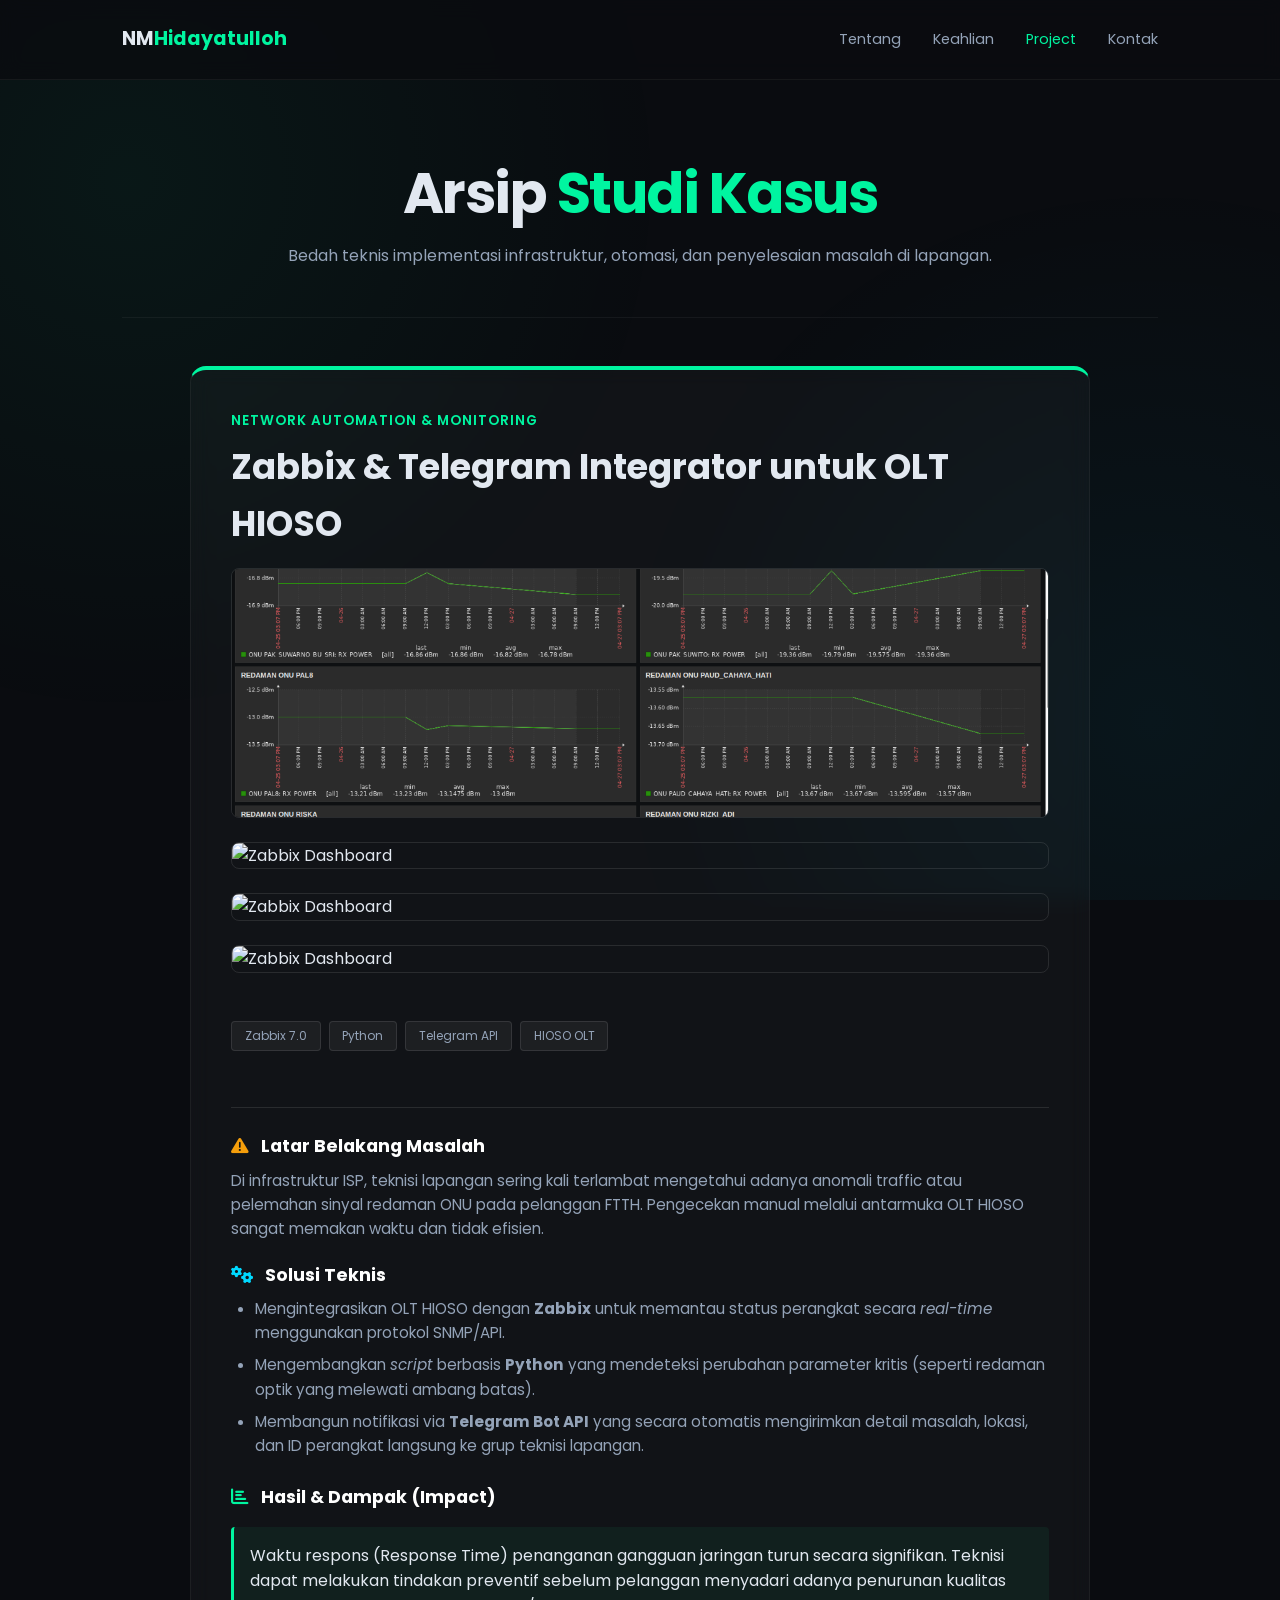
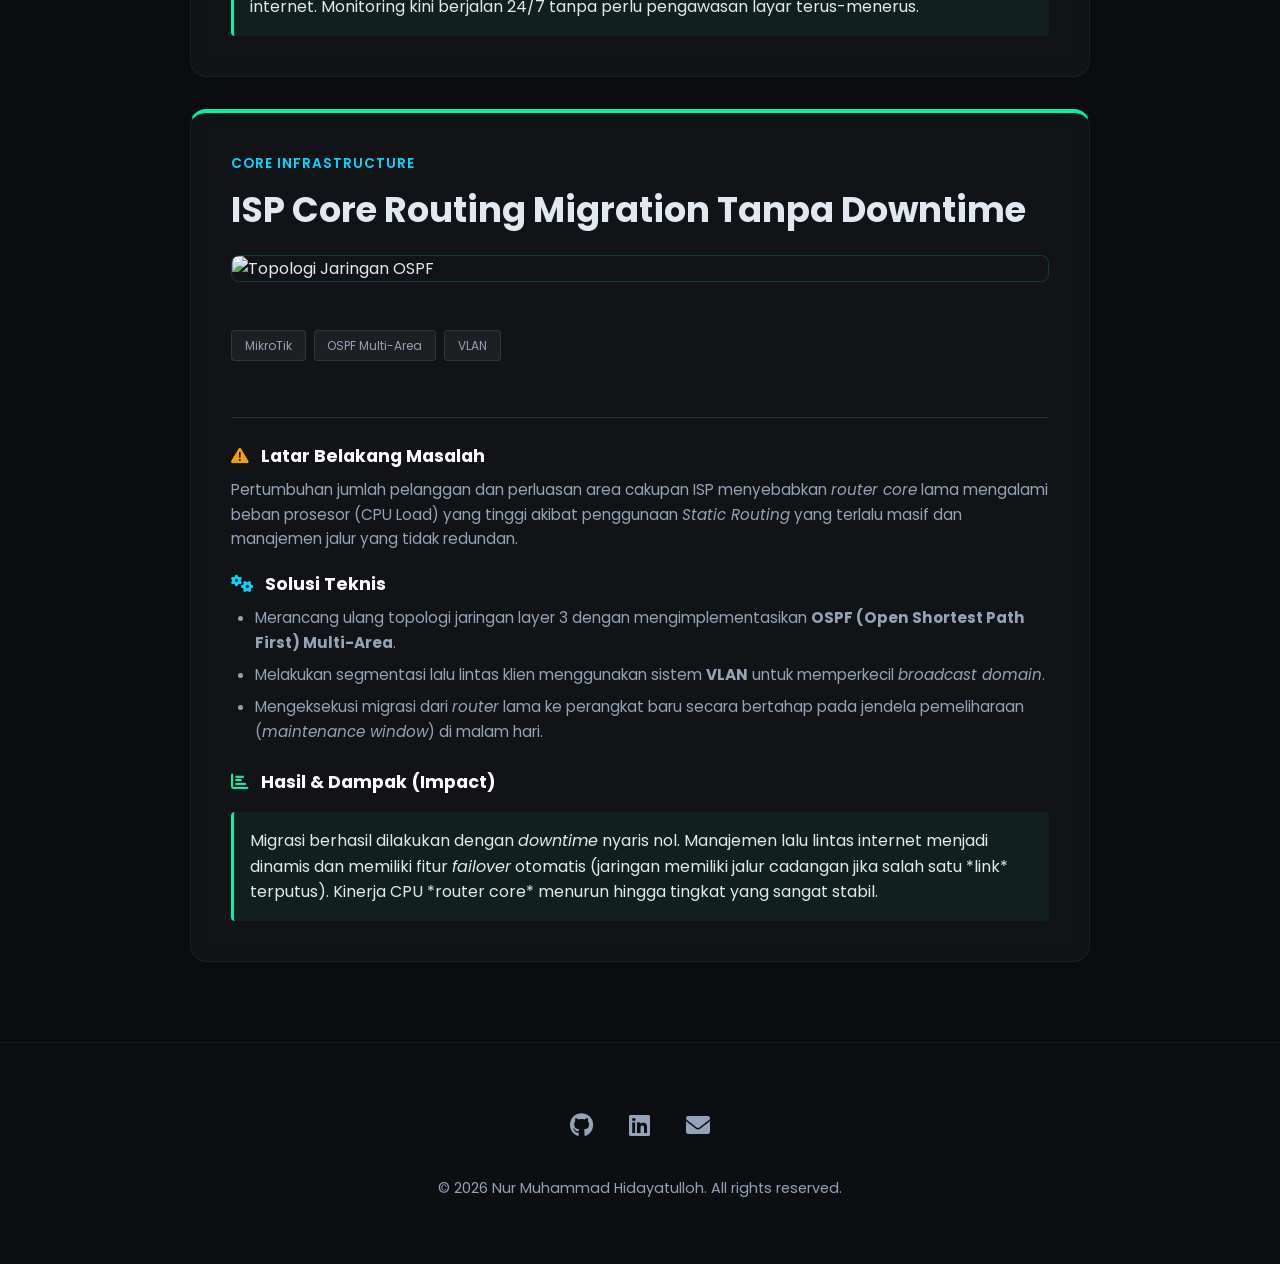
==== commit 725a8490: "Update projects.html" ====
--- a/projects.html
+++ b/projects.html
@@ -48,7 +48,10 @@
                 <div class="project-category">Network Automation & Monitoring</div>
                 <h2 style="font-size: 2.2rem;">Zabbix & Telegram Integrator untuk OLT HIOSO</h2>
                 
-                <img src="https://via.placeholder.com/1000x400/0f172a/00f5a0?text=Masukkan+Screenshot+Dashboard+Zabbix+Di+Sini" alt="Zabbix Dashboard" class="project-img">
+                <img src="zabbix.png" alt="Zabbix Dashboard" class="project-img">
+                <img src="zabbix1.png" alt="Zabbix Dashboard" class="project-img">
+                <img src="zabbix2.png" alt="Zabbix Dashboard" class="project-img">
+                <img src="zabbix3.png" alt="Zabbix Dashboard" class="project-img">
                 
                 <div class="tags" style="margin-bottom: 2rem;">
                     <span class="tag">Zabbix 7.0</span>
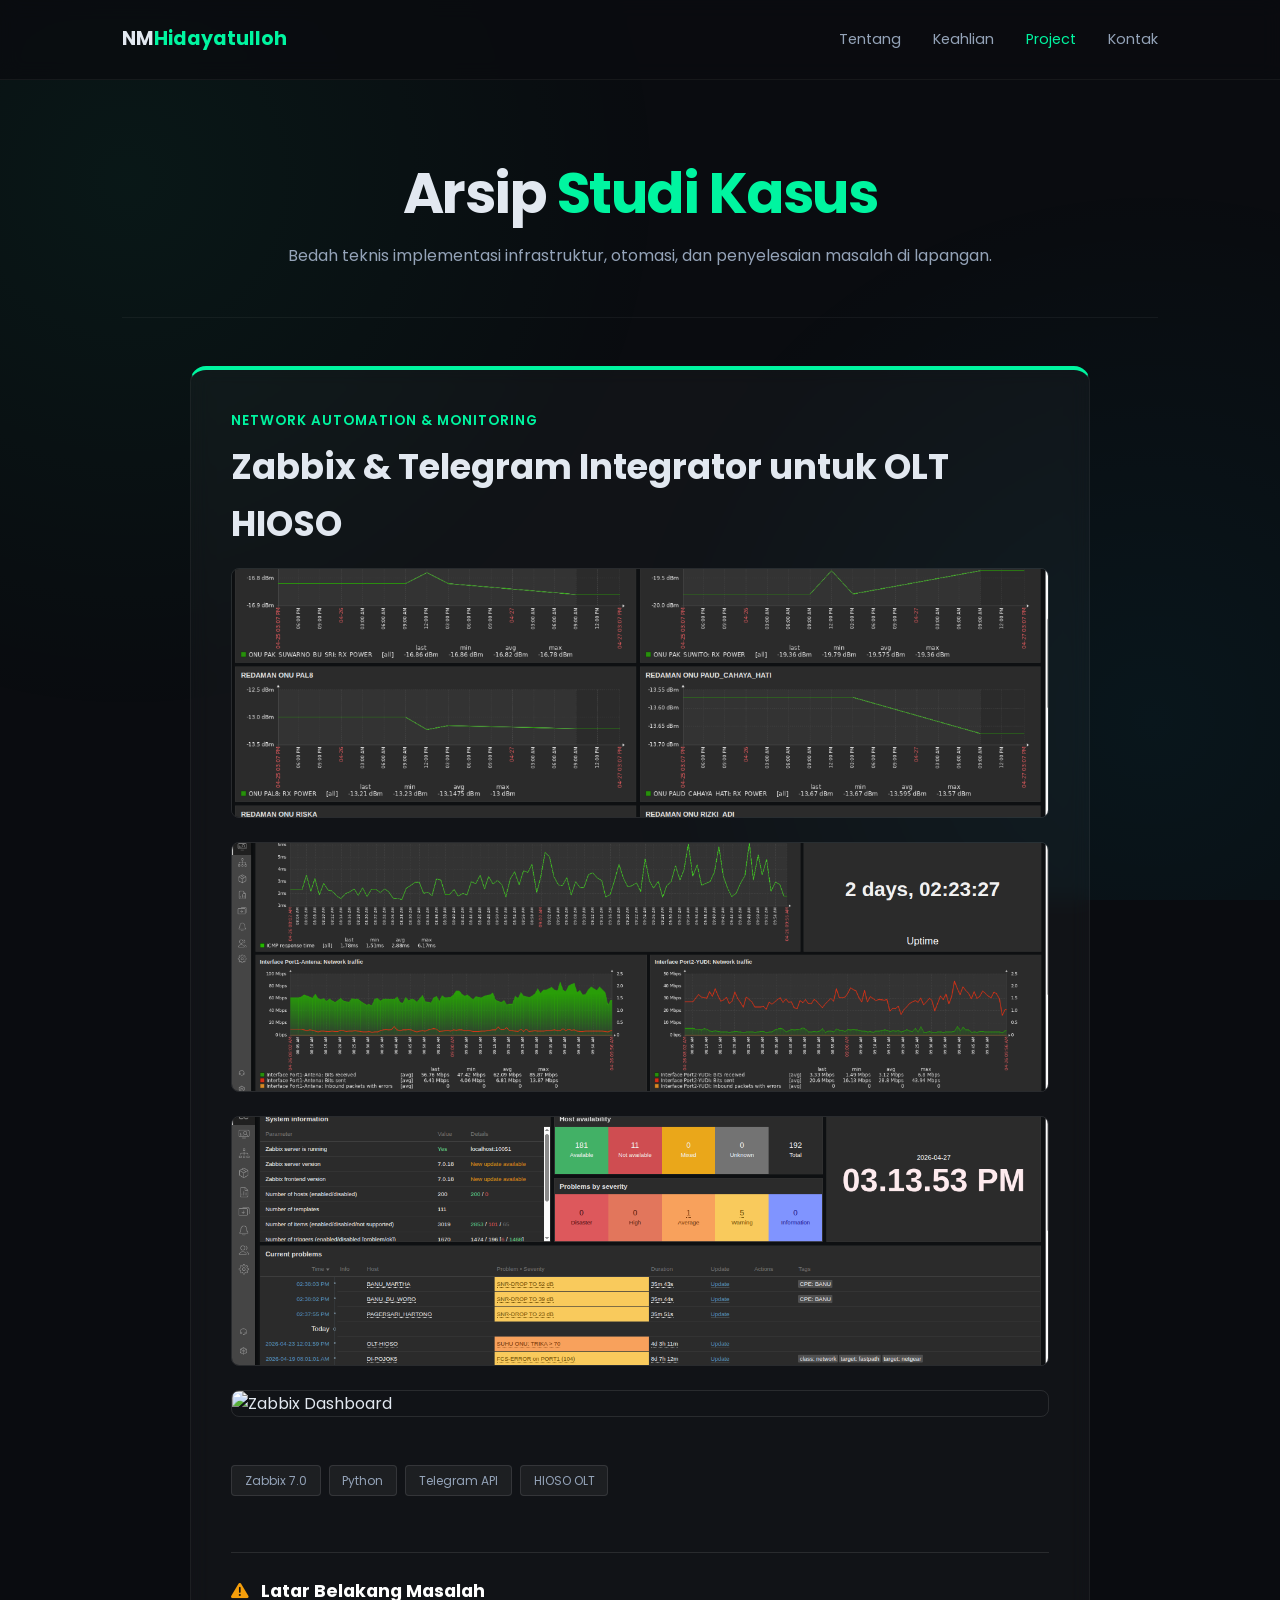
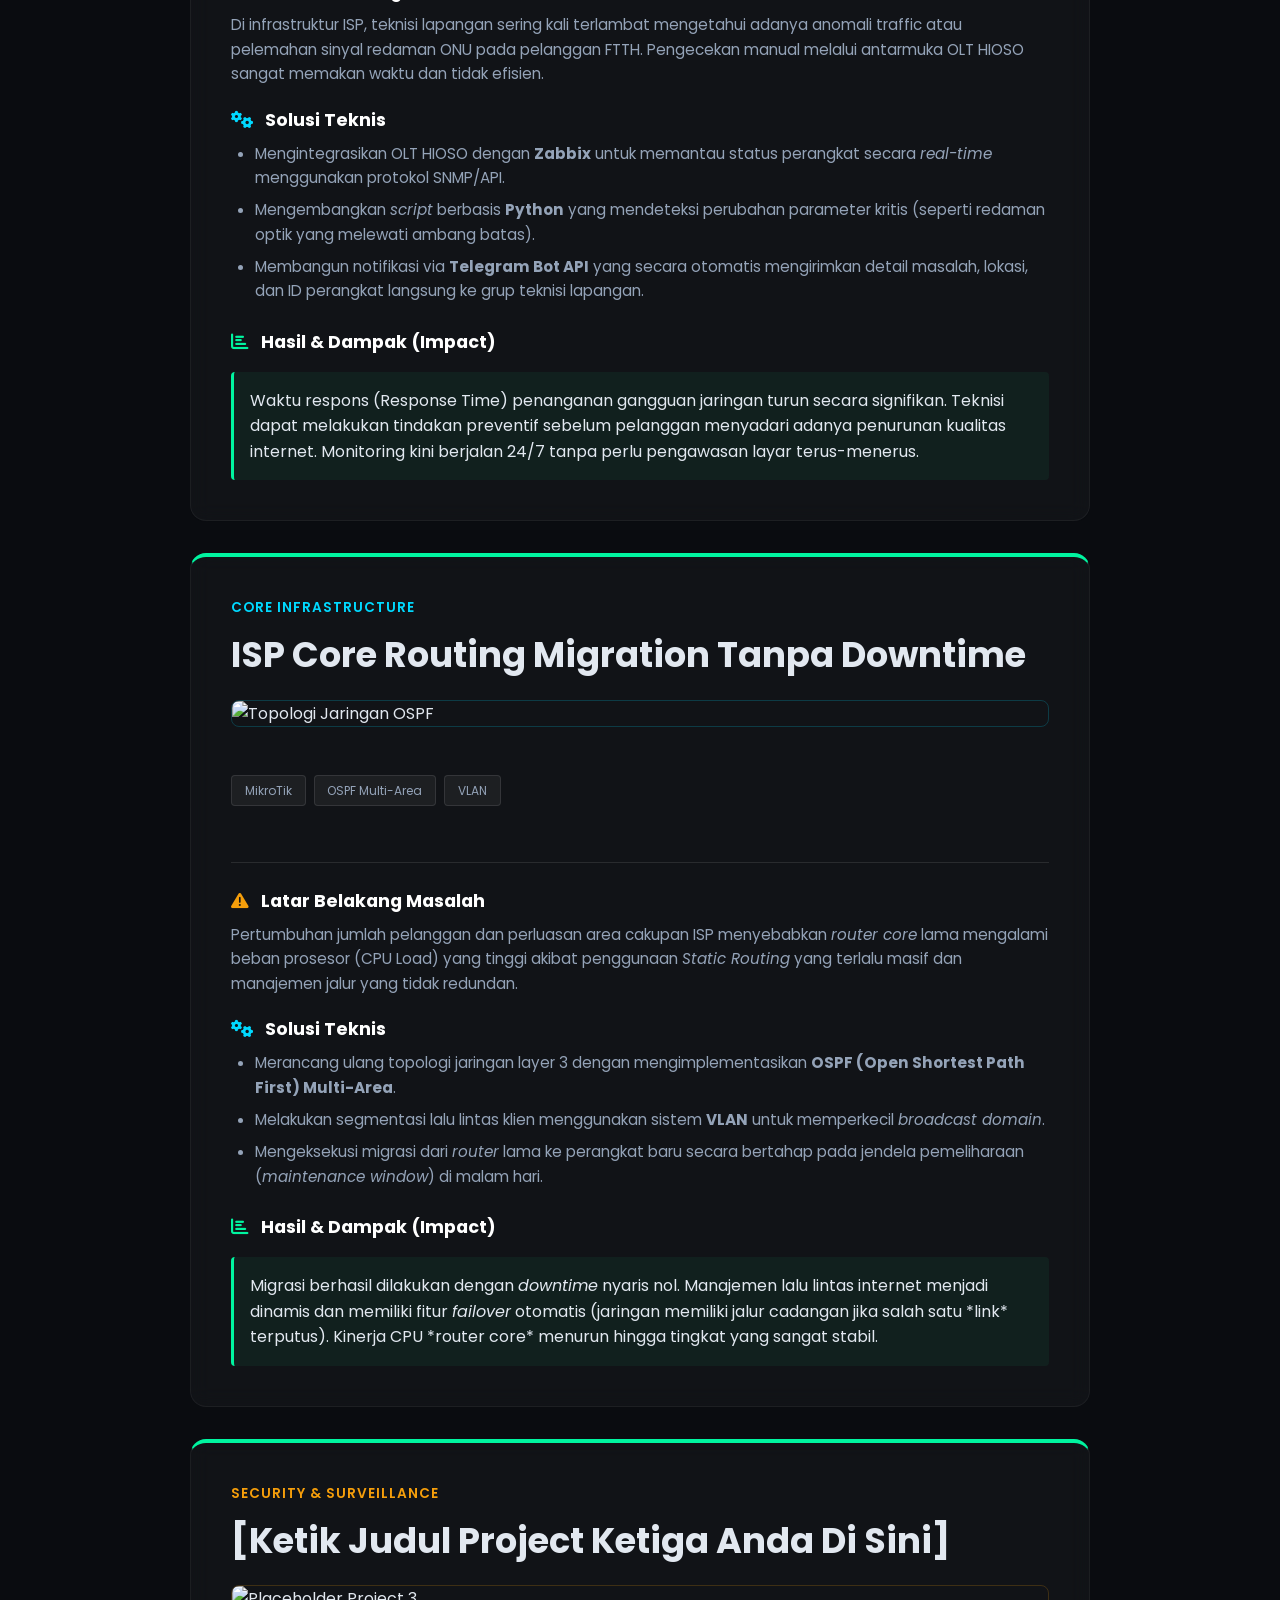
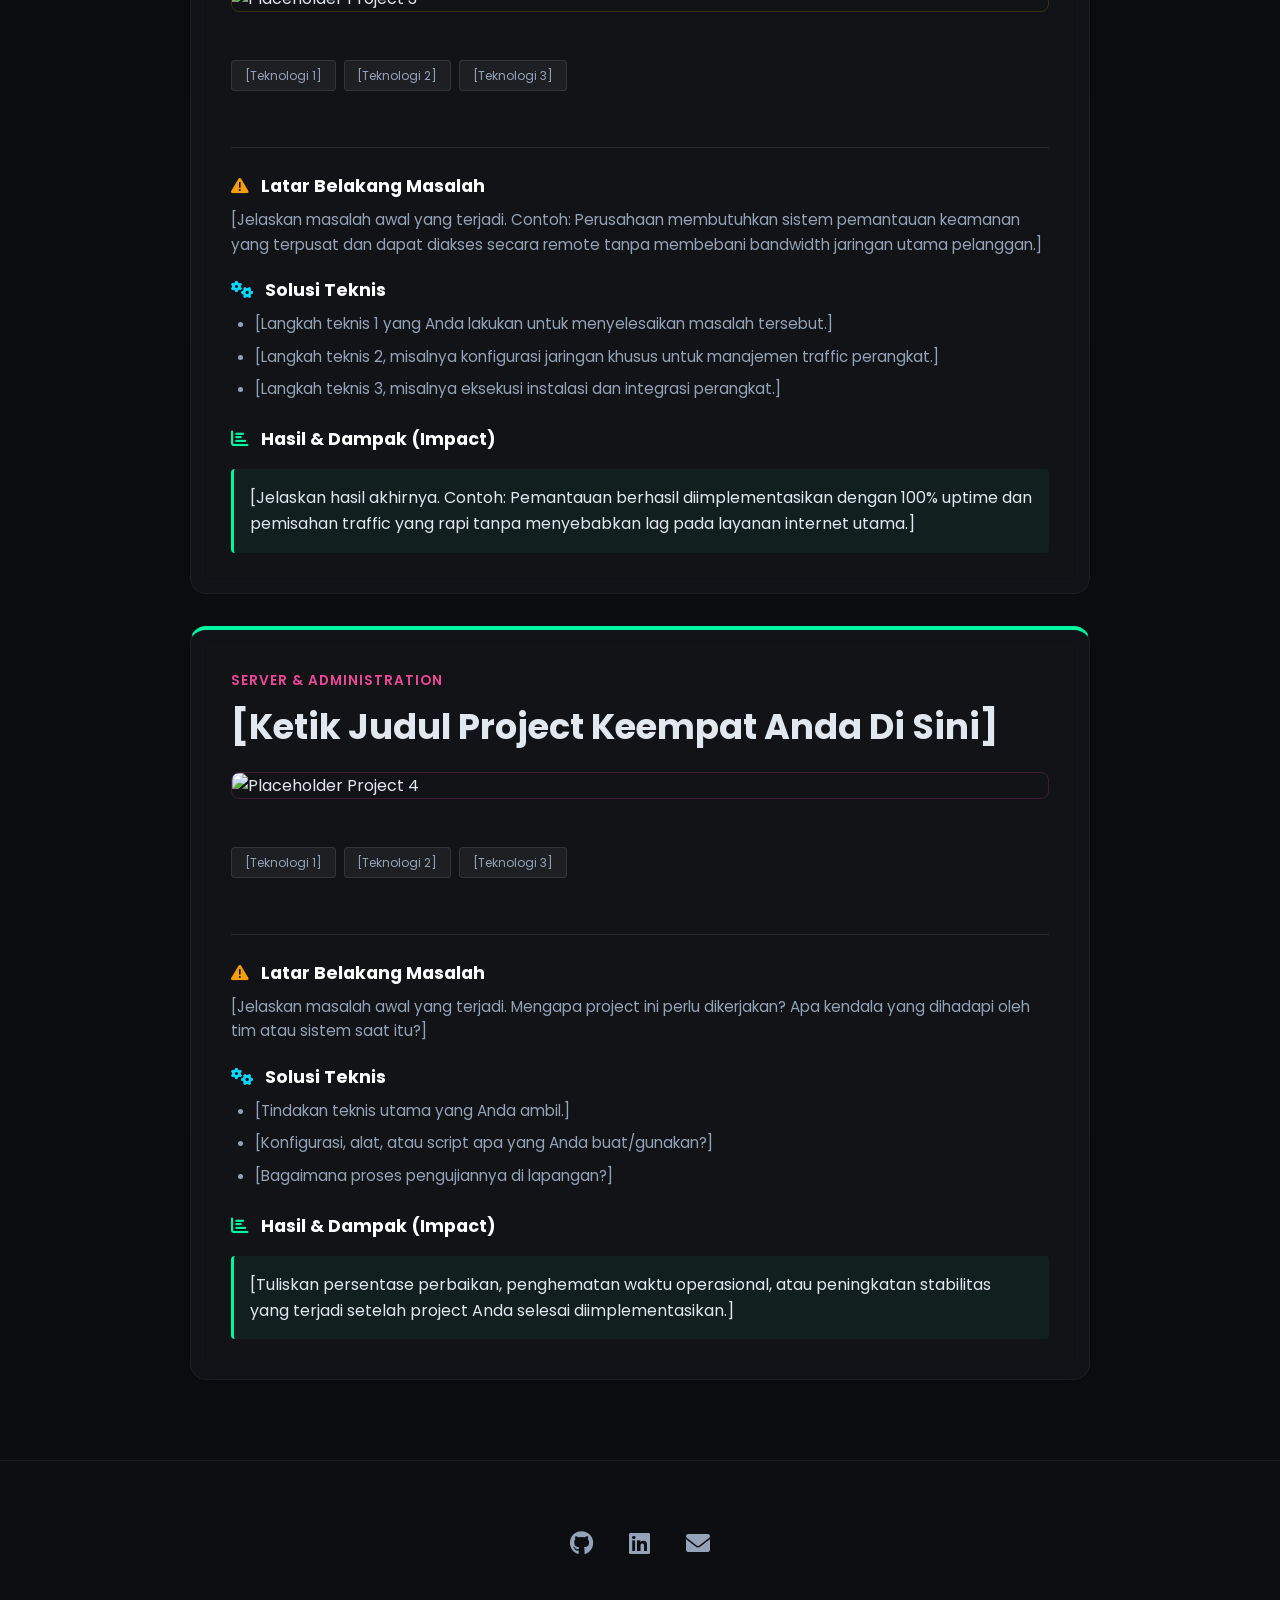
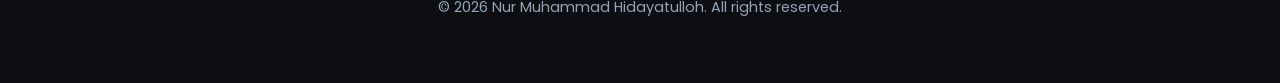
==== commit a97fcbf0: "Update projects.html" ====
--- a/projects.html
+++ b/projects.html
@@ -108,6 +108,66 @@
                 </div>
             </div>
 
+            <div class="project-card">
+                <div class="project-category" style="color: #f59e0b;">Security & Surveillance</div>
+                <h2 style="font-size: 2.2rem;">[Ketik Judul Project Ketiga Anda Di Sini]</h2>
+                
+                <img src="https://via.placeholder.com/1000x400/0f172a/f59e0b?text=Masukkan+Gambar+Dokumentasi+Di+Sini" alt="Placeholder Project 3" class="project-img" style="border-color: rgba(245, 158, 11, 0.2);">
+                
+                <div class="tags" style="margin-bottom: 2rem;">
+                    <span class="tag">[Teknologi 1]</span>
+                    <span class="tag">[Teknologi 2]</span>
+                    <span class="tag">[Teknologi 3]</span>
+                </div>
+
+                <div class="case-study">
+                    <h4><i class="fas fa-exclamation-triangle" style="color: #f59e0b; margin-right: 8px;"></i> Latar Belakang Masalah</h4>
+                    <p>[Jelaskan masalah awal yang terjadi. Contoh: Perusahaan membutuhkan sistem pemantauan keamanan yang terpusat dan dapat diakses secara remote tanpa membebani bandwidth jaringan utama pelanggan.]</p>
+
+                    <h4><i class="fas fa-cogs" style="color: var(--secondary-neon); margin-right: 8px;"></i> Solusi Teknis</h4>
+                    <ul>
+                        <li>[Langkah teknis 1 yang Anda lakukan untuk menyelesaikan masalah tersebut.]</li>
+                        <li>[Langkah teknis 2, misalnya konfigurasi jaringan khusus untuk manajemen traffic perangkat.]</li>
+                        <li>[Langkah teknis 3, misalnya eksekusi instalasi dan integrasi perangkat.]</li>
+                    </ul>
+
+                    <h4><i class="fas fa-chart-bar" style="color: var(--primary-neon); margin-right: 8px;"></i> Hasil & Dampak (Impact)</h4>
+                    <div class="highlight-box">
+                        [Jelaskan hasil akhirnya. Contoh: Pemantauan berhasil diimplementasikan dengan 100% uptime dan pemisahan traffic yang rapi tanpa menyebabkan lag pada layanan internet utama.]
+                    </div>
+                </div>
+            </div>
+
+            <div class="project-card">
+                <div class="project-category" style="color: #ec4899;">Server & Administration</div>
+                <h2 style="font-size: 2.2rem;">[Ketik Judul Project Keempat Anda Di Sini]</h2>
+                
+                <img src="https://via.placeholder.com/1000x400/0f172a/ec4899?text=Masukkan+Gambar+Dokumentasi+Di+Sini" alt="Placeholder Project 4" class="project-img" style="border-color: rgba(236, 72, 153, 0.2);">
+                
+                <div class="tags" style="margin-bottom: 2rem;">
+                    <span class="tag">[Teknologi 1]</span>
+                    <span class="tag">[Teknologi 2]</span>
+                    <span class="tag">[Teknologi 3]</span>
+                </div>
+
+                <div class="case-study">
+                    <h4><i class="fas fa-exclamation-triangle" style="color: #f59e0b; margin-right: 8px;"></i> Latar Belakang Masalah</h4>
+                    <p>[Jelaskan masalah awal yang terjadi. Mengapa project ini perlu dikerjakan? Apa kendala yang dihadapi oleh tim atau sistem saat itu?]</p>
+
+                    <h4><i class="fas fa-cogs" style="color: var(--secondary-neon); margin-right: 8px;"></i> Solusi Teknis</h4>
+                    <ul>
+                        <li>[Tindakan teknis utama yang Anda ambil.]</li>
+                        <li>[Konfigurasi, alat, atau script apa yang Anda buat/gunakan?]</li>
+                        <li>[Bagaimana proses pengujiannya di lapangan?]</li>
+                    </ul>
+
+                    <h4><i class="fas fa-chart-bar" style="color: var(--primary-neon); margin-right: 8px;"></i> Hasil & Dampak (Impact)</h4>
+                    <div class="highlight-box">
+                        [Tuliskan persentase perbaikan, penghematan waktu operasional, atau peningkatan stabilitas yang terjadi setelah project Anda selesai diimplementasikan.]
+                    </div>
+                </div>
+            </div>
+
         </div>
     </main>
 
